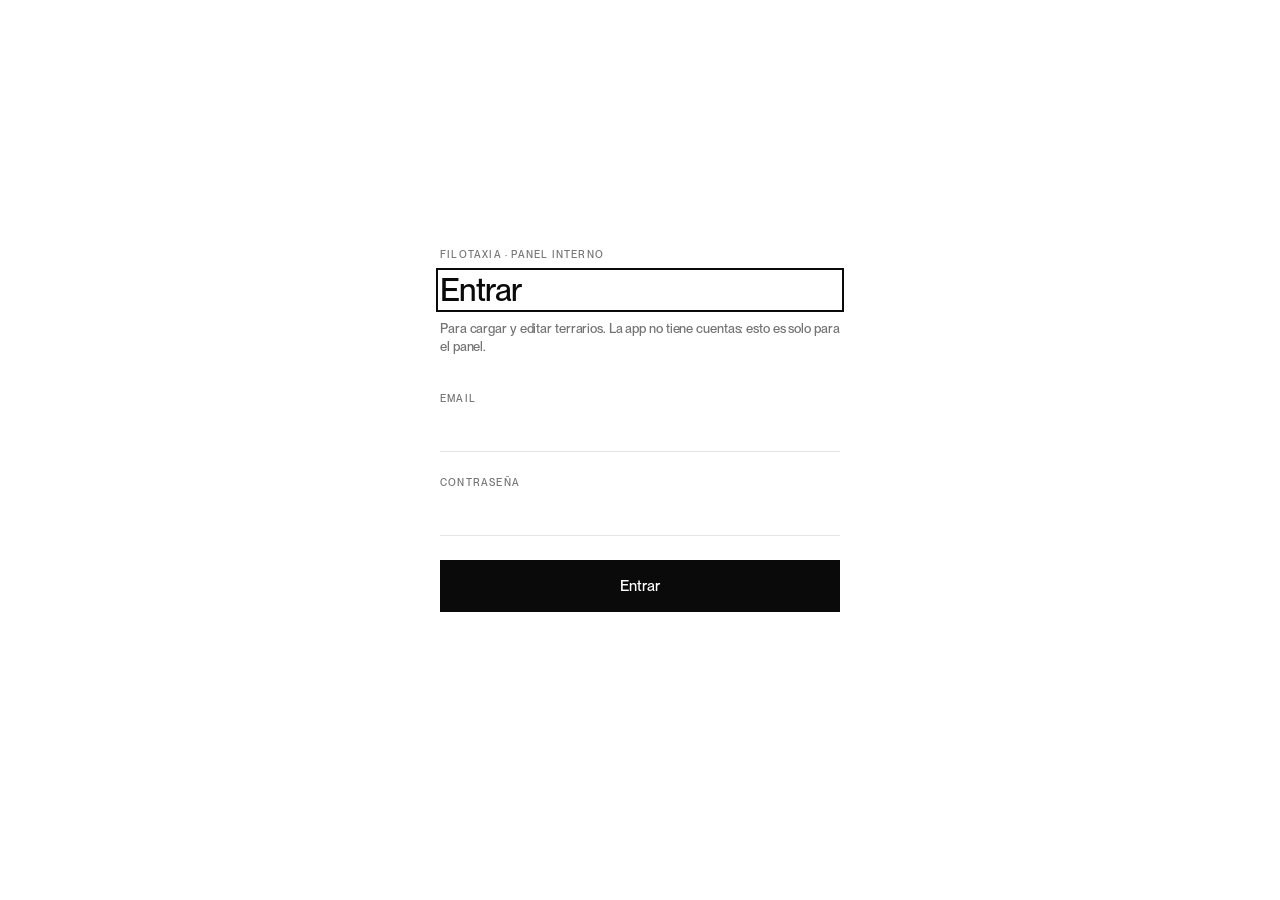
==== admin/index.html @ b5b0b5fa "Panel /admin/: cargar y editar terrarios, subir archivos y QR - Login con Supabase Auth (solo los em" ====
<!DOCTYPE html>
<html lang="es" data-theme="light">

<head>
    <meta charset="UTF-8" />
    <title>Panel · Filotaxia</title>
    <meta name="viewport" content="width=device-width, initial-scale=1.0, viewport-fit=cover" />
    <!-- Página interna: sin link desde la app y fuera de los buscadores -->
    <meta name="robots" content="noindex, nofollow" />
    <link rel="icon" type="image/png" href="../src/assets/icons/favicon-48.png" />
    <link rel="preload" href="../src/assets/fonts/ppneuemontreal-medium.otf" as="font" type="font/otf" crossorigin>
    <link rel="stylesheet" href="../src/styles.css" />
</head>

<body>
    <!-- El panel de carga de terrarios (src/views/admin/): entrar, lista,
         alta y edición, QR. Pinta cada pantalla adentro de <main>. -->
    <main class="admin container" data-admin tabindex="-1"></main>

    <!-- Avisos breves (components/toast) -->
    <div class="toast-region" data-toast-region aria-live="polite"></div>

    <script type="module" src="../src/views/admin/admin.js"></script>
</body>

</html>
---- src/styles.css ----
/* ============================================
   STYLES
   ============================================ */
/* tokens */
@import url('./styles/tokens/tokens-colors.css');
@import url('./styles/tokens/tokens-typography.css');
@import url('./styles/tokens/tokens-spacing.css');
@import url('./styles/tokens/tokens-radius.css');
@import url('./styles/tokens/tokens-effects.css');
@import url('./styles/tokens/tokens-sizes.css');

/* semantic */
@import url('./styles/semantic/semantic-colors.css');

/* base */
@import url('./styles/base/fonts.css');
@import url('./styles/base/reset.css');
@import url('./styles/base/base.css');
@import url('./styles/base/layout.css');
@import url('./styles/base/typography.css');

/* ============================================
   LAYOUT
   ============================================ */
@import url('./layout/app-shell/app-shell.css');
@import url('./layout/header/header.css');
@import url('./layout/bottom-nav/bottom-nav.css');

/* ============================================
   ANIMATIONS
   ============================================ */
@import url('./animation/reveal.css');

/* ============================================
   COMPONENTS
   ============================================ */
@import url('./components/button/button.css');
@import url('./components/field/field.css');
@import url('./components/terrarium-art/terrarium-art.css');
@import url('./components/list-row/list-row.css');
@import url('./components/switch/switch.css');
@import url('./components/segmented/segmented.css');
@import url('./components/chip/chip.css');
@import url('./components/sheet/sheet.css');
@import url('./components/toast/toast.css');
@import url('./components/leaf-waves/leaf-waves.css');
@import url('./components/settings-link/settings-link.css');
@import url('./components/block/block.css');
@import url('./components/plants-block/plants-block.css');

/* ============================================
   VIEWS
   ============================================ */
@import url('./views/inicio/inicio.css');
@import url('./views/mi-terrario/mi-terrario.css');
@import url('./views/escanear/escanear.css');
@import url('./views/terrario/terrario.css');
@import url('./views/coleccion/coleccion.css');
@import url('./views/escuchar/escuchar.css');
@import url('./views/bitacora/bitacora.css');
@import url('./views/ajustes/ajustes.css');
@import url('./views/manifiesto/manifiesto.css');
@import url('./views/cuidados/cuidados.css');
@import url('./views/filotaxia/filotaxia.css');
@import url('./views/admin/admin.css');
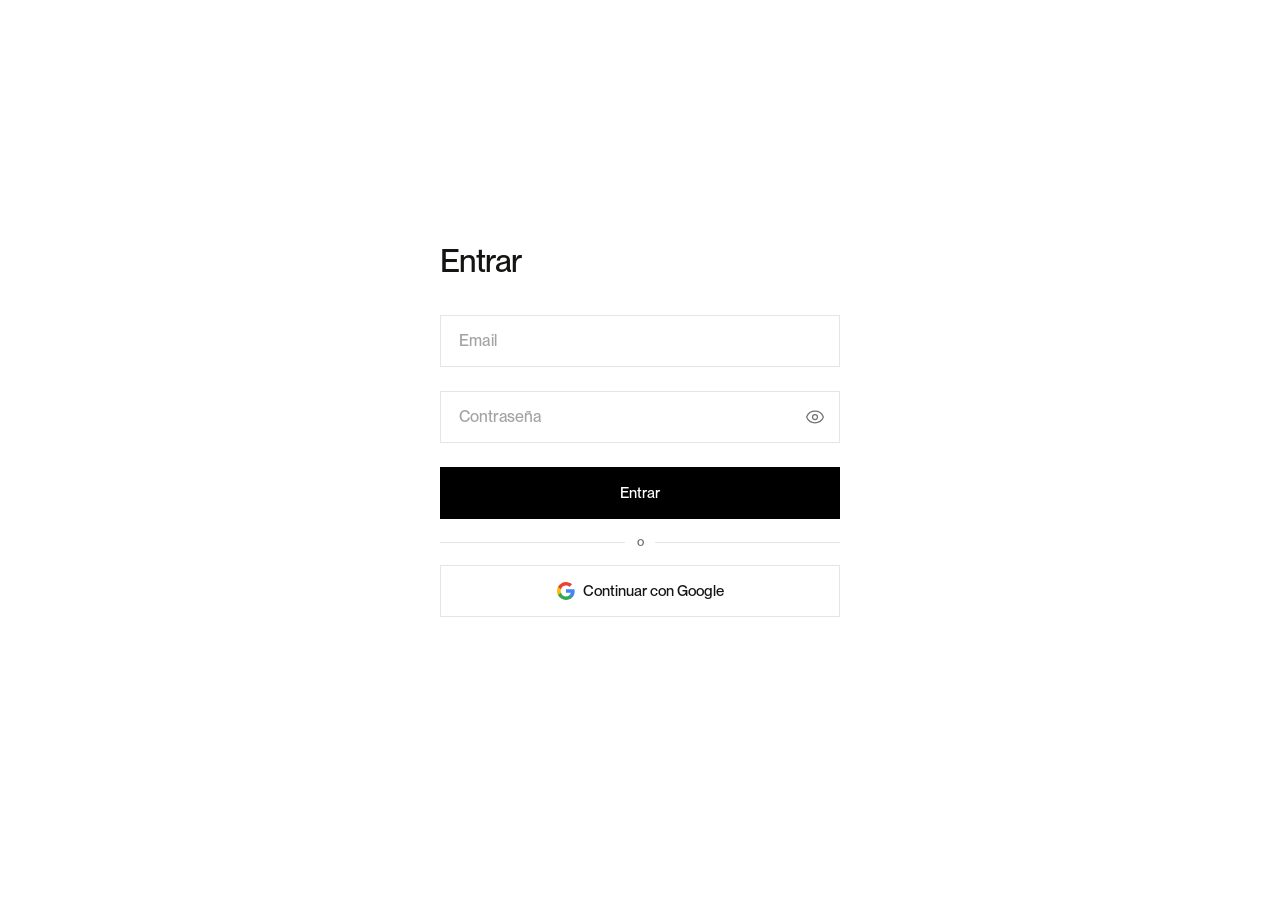
==== commit 1af3c75b: "Panel: login con Google, barra propia, Ajustes y terrarios en bloques - Entrar: campos con label flo" ====
--- a/admin/index.html
+++ b/admin/index.html
@@ -7,7 +7,12 @@
     <meta name="viewport" content="width=device-width, initial-scale=1.0, viewport-fit=cover" />
     <!-- Página interna: sin link desde la app y fuera de los buscadores -->
     <meta name="robots" content="noindex, nofollow" />
+    <!-- Color de la barra del navegador: uno por esquema; utils/theme.js los
+         actualiza cuando se fuerza claro u oscuro desde Ajustes -->
+    <meta name="theme-color" content="#ffffff" media="(prefers-color-scheme: light)" data-scheme="light" />
+    <meta name="theme-color" content="#141413" media="(prefers-color-scheme: dark)" data-scheme="dark" />
     <link rel="icon" type="image/png" href="../src/assets/icons/favicon-48.png" />
+    <link rel="apple-touch-icon" sizes="180x180" href="../apple-touch-icon.png" />
     <link rel="preload" href="../src/assets/fonts/ppneuemontreal-medium.otf" as="font" type="font/otf" crossorigin>
     <link rel="stylesheet" href="../src/styles.css" />
 </head>
@@ -17,6 +22,57 @@
          alta y edición, QR. Pinta cada pantalla adentro de <main>. -->
     <main class="admin container" data-admin tabindex="-1"></main>
 
+    <!-- La misma barra del front (layout/bottom-nav), con las páginas del
+         panel en vez de las de la app: Terrarios, Nuevo, Imprimir, Backups.
+         admin.js la muestra/oculta y marca la activa, igual que router.js. -->
+    <nav class="bottom-nav" aria-label="Secciones" data-nav hidden>
+        <a class="bottom-nav__brand" href="#/">Panel</a>
+        <ul class="bottom-nav__list bottom-nav__list--panel">
+            <li>
+                <a class="bottom-nav__link" href="#/" data-route="lista" aria-label="Terrarios">
+                    <!-- Lucide: list -->
+                    <svg class="bottom-nav__icon" viewBox="0 0 24 24" fill="none" stroke="currentColor"
+                        stroke-linecap="round" stroke-linejoin="round" aria-hidden="true">
+                        <path d="M3 12h.01" /><path d="M3 18h.01" /><path d="M3 6h.01" />
+                        <path d="M8 12h13" /><path d="M8 18h13" /><path d="M8 6h13" />
+                    </svg>
+                </a>
+            </li>
+            <li>
+                <a class="bottom-nav__link" href="#/nuevo" data-route="nuevo" aria-label="Nuevo terrario">
+                    <!-- Lucide: plus -->
+                    <svg class="bottom-nav__icon" viewBox="0 0 24 24" fill="none" stroke="currentColor"
+                        stroke-linecap="round" stroke-linejoin="round" aria-hidden="true">
+                        <path d="M5 12h14" /><path d="M12 5v14" />
+                    </svg>
+                </a>
+            </li>
+            <li>
+                <a class="bottom-nav__link" href="#/imprimir" data-route="imprimir" aria-label="Imprimir QR">
+                    <!-- Lucide: qr-code -->
+                    <svg class="bottom-nav__icon" viewBox="0 0 24 24" fill="none" stroke="currentColor"
+                        stroke-linecap="round" stroke-linejoin="round" aria-hidden="true">
+                        <rect width="5" height="5" x="3" y="3" rx="1" /><rect width="5" height="5" x="16" y="3" rx="1" />
+                        <rect width="5" height="5" x="3" y="16" rx="1" />
+                        <path d="M21 16h-3a2 2 0 0 0-2 2v3" /><path d="M21 21v.01" /><path d="M12 7v3a2 2 0 0 1-2 2H7" />
+                        <path d="M3 12h.01" /><path d="M12 3h.01" /><path d="M12 16v.01" /><path d="M16 12h1" />
+                        <path d="M21 12v.01" /><path d="M12 21v-1" />
+                    </svg>
+                </a>
+            </li>
+            <li>
+                <a class="bottom-nav__link" href="#/backups" data-route="backups" aria-label="Backups">
+                    <!-- Lucide: calendar -->
+                    <svg class="bottom-nav__icon" viewBox="0 0 24 24" fill="none" stroke="currentColor"
+                        stroke-linecap="round" stroke-linejoin="round" aria-hidden="true">
+                        <path d="M8 2v4" /><path d="M16 2v4" /><rect width="18" height="18" x="3" y="4" rx="2" />
+                        <path d="M3 10h18" />
+                    </svg>
+                </a>
+            </li>
+        </ul>
+    </nav>
+
     <!-- Avisos breves (components/toast) -->
     <div class="toast-region" data-toast-region aria-live="polite"></div>
 
--- a/src/styles.css
+++ b/src/styles.css
@@ -22,9 +22,11 @@
 /* ============================================
    LAYOUT
    ============================================ */
+@import url('./layout/boot/boot.css');
 @import url('./layout/app-shell/app-shell.css');
 @import url('./layout/header/header.css');
 @import url('./layout/bottom-nav/bottom-nav.css');
+@import url('./layout/player-dock/player-dock.css');
 
 /* ============================================
    ANIMATIONS
@@ -47,6 +49,12 @@
 @import url('./components/settings-link/settings-link.css');
 @import url('./components/block/block.css');
 @import url('./components/plants-block/plants-block.css');
+@import url('./components/connect-loop/connect-loop.css');
+@import url('./components/production-loop/production-loop.css');
+@import url('./components/share-sheet/share-sheet.css');
+@import url('./components/particles/particles.css');
+@import url('./components/loader/loader.css');
+@import url('./components/now-playing/now-playing.css');
 
 /* ============================================
    VIEWS
@@ -62,4 +70,5 @@
 @import url('./views/manifiesto/manifiesto.css');
 @import url('./views/cuidados/cuidados.css');
 @import url('./views/filotaxia/filotaxia.css');
+@import url('./views/formas-ondas/formas-ondas.css');
 @import url('./views/admin/admin.css');
